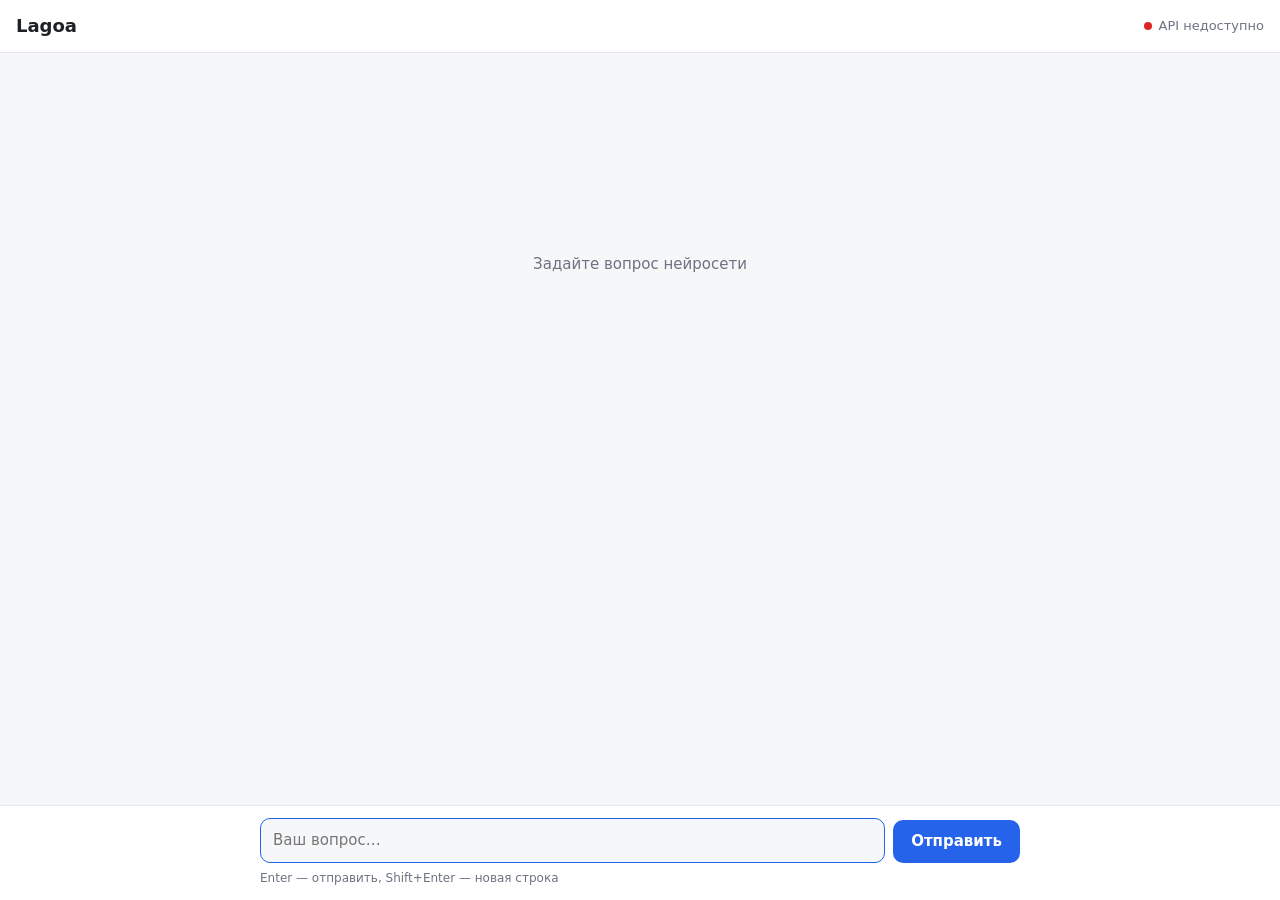
==== index.html @ 8cd72f11 "Store chat history in SQLite and add the chat frontend - Add the ChatRequests model and functions to" ====
<!doctype html>
<html lang="ru">
<head>
<meta charset="utf-8">
<meta name="viewport" content="width=device-width, initial-scale=1">
<title>Lagoa</title>
<style>
  :root {
    --bg: #f6f7f9;
    --surface: #ffffff;
    --border: #e3e6ea;
    --text: #1d2125;
    --muted: #6b7280;
    --accent: #2563eb;
    --accent-text: #ffffff;
    --user-bubble: #2563eb;
    --user-text: #ffffff;
    --bot-bubble: #ffffff;
    --code-bg: #f1f3f5;
    --error: #dc2626;
  }
  @media (prefers-color-scheme: dark) {
    :root {
      --bg: #111315;
      --surface: #1a1d20;
      --border: #2a2e33;
      --text: #e6e8ea;
      --muted: #9aa1a9;
      --accent: #3b82f6;
      --user-bubble: #2f5fd0;
      --bot-bubble: #1f2327;
      --code-bg: #15181b;
      --error: #f87171;
    }
  }

  * { box-sizing: border-box; }
  html, body { height: 100%; margin: 0; }
  body {
    background: var(--bg);
    color: var(--text);
    font: 15px/1.55 system-ui, -apple-system, "Segoe UI", Roboto, sans-serif;
    display: flex;
    flex-direction: column;
  }

  header {
    display: flex;
    align-items: center;
    justify-content: space-between;
    gap: 12px;
    padding: 12px 16px;
    border-bottom: 1px solid var(--border);
    background: var(--surface);
  }
  header h1 { font-size: 18px; margin: 0; }
  .status { font-size: 13px; color: var(--muted); display: flex; align-items: center; gap: 6px; }
  .dot { width: 8px; height: 8px; border-radius: 50%; background: var(--muted); }
  .dot.ok { background: #16a34a; }
  .dot.fail { background: var(--error); }

  main {
    flex: 1;
    overflow-y: auto;
    padding: 20px 16px;
  }
  .chat {
    max-width: 760px;
    margin: 0 auto;
    display: flex;
    flex-direction: column;
    gap: 14px;
  }
  .empty {
    text-align: center;
    color: var(--muted);
    margin-top: 20vh;
  }

  .msg {
    max-width: 85%;
    padding: 10px 14px;
    border-radius: 14px;
    word-wrap: break-word;
    overflow-wrap: anywhere;
  }
  .msg.user {
    align-self: flex-end;
    background: var(--user-bubble);
    color: var(--user-text);
    border-bottom-right-radius: 4px;
    white-space: pre-wrap;
  }
  .msg.bot {
    align-self: flex-start;
    background: var(--bot-bubble);
    border: 1px solid var(--border);
    border-bottom-left-radius: 4px;
  }
  .msg.error {
    align-self: flex-start;
    color: var(--error);
    border: 1px solid var(--error);
    background: transparent;
  }
  .msg.bot p { margin: 0 0 8px; }
  .msg.bot p:last-child { margin-bottom: 0; }
  .msg.bot ul, .msg.bot ol { margin: 4px 0 8px; padding-left: 22px; }
  .msg.bot h3, .msg.bot h4 { margin: 10px 0 6px; font-size: 15px; }
  .msg.bot code {
    background: var(--code-bg);
    padding: 1px 5px;
    border-radius: 4px;
    font-family: ui-monospace, Consolas, monospace;
    font-size: 13px;
  }
  .msg.bot pre {
    background: var(--code-bg);
    padding: 10px 12px;
    border-radius: 8px;
    overflow-x: auto;
    margin: 6px 0 8px;
  }
  .msg.bot pre code { background: none; padding: 0; }

  .typing span {
    display: inline-block;
    width: 7px; height: 7px;
    margin: 0 2px;
    border-radius: 50%;
    background: var(--muted);
    animation: blink 1.2s infinite ease-in-out;
  }
  .typing span:nth-child(2) { animation-delay: .2s; }
  .typing span:nth-child(3) { animation-delay: .4s; }
  @keyframes blink { 0%, 80%, 100% { opacity: .25; } 40% { opacity: 1; } }

  footer {
    border-top: 1px solid var(--border);
    background: var(--surface);
    padding: 12px 16px;
  }
  form {
    max-width: 760px;
    margin: 0 auto;
    display: flex;
    gap: 8px;
    align-items: flex-end;
  }
  textarea {
    flex: 1;
    resize: none;
    max-height: 200px;
    padding: 10px 12px;
    border: 1px solid var(--border);
    border-radius: 10px;
    background: var(--bg);
    color: var(--text);
    font: inherit;
    outline: none;
  }
  textarea:focus { border-color: var(--accent); }
  button {
    padding: 10px 18px;
    border: none;
    border-radius: 10px;
    background: var(--accent);
    color: var(--accent-text);
    font: inherit;
    font-weight: 600;
    cursor: pointer;
  }
  button:disabled { opacity: .5; cursor: default; }
  .hint { max-width: 760px; margin: 6px auto 0; font-size: 12px; color: var(--muted); }
</style>
</head>
<body>
  <header>
    <h1>Lagoa</h1>
    <div class="status"><span class="dot" id="dot"></span><span id="status">Подключение…</span></div>
  </header>

  <main id="scroll">
    <div class="chat" id="chat">
      <div class="empty" id="empty">Задайте вопрос нейросети</div>
    </div>
  </main>

  <footer>
    <form id="form">
      <textarea id="input" rows="1" placeholder="Ваш вопрос…" autofocus></textarea>
      <button type="submit" id="send">Отправить</button>
    </form>
    <div class="hint">Enter — отправить, Shift+Enter — новая строка</div>
  </footer>

<script>
  const API_URL = "http://localhost:8000";

  const chat = document.getElementById("chat");
  const scroll = document.getElementById("scroll");
  const empty = document.getElementById("empty");
  const form = document.getElementById("form");
  const input = document.getElementById("input");
  const sendBtn = document.getElementById("send");
  const dot = document.getElementById("dot");
  const statusText = document.getElementById("status");

  function setStatus(ok, text) {
    dot.className = "dot " + (ok ? "ok" : "fail");
    statusText.textContent = text;
  }

  function escapeHtml(s) {
    return s.replace(/&/g, "&amp;").replace(/</g, "&lt;").replace(/>/g, "&gt;");
  }

  // Minimal markdown: code blocks, inline code, headings, lists, bold, italics.
  function renderMarkdown(text) {
    const blocks = [];
    text = text.replace(/```[^\n]*\n([\s\S]*?)```/g, (_, code) => {
      blocks.push("<pre><code>" + escapeHtml(code.replace(/\n$/, "")) + "</code></pre>");
      return "\u0000" + (blocks.length - 1) + "\u0000";
    });

    const inline = s => escapeHtml(s)
      .replace(/`([^`]+)`/g, "<code>$1</code>")
      .replace(/\*\*(.+?)\*\*/g, "<strong>$1</strong>")
      .replace(/(^|[^*])\*([^*\s][^*]*?)\*/g, "$1<em>$2</em>");

    const out = [];
    let list = null;
    let para = [];
    const flushPara = () => { if (para.length) { out.push("<p>" + para.join("<br>") + "</p>"); para = []; } };
    const flushList = () => { if (list) { out.push(`<${list.tag}>${list.items.join("")}</${list.tag}>`); list = null; } };

    for (const line of text.split("\n")) {
      const block = line.match(/^\u0000(\d+)\u0000$/);
      const heading = line.match(/^#{1,6}\s+(.*)$/);
      const ul = line.match(/^\s*[-*]\s+(.*)$/);
      const ol = line.match(/^\s*\d+[.)]\s+(.*)$/);

      if (block) { flushPara(); flushList(); out.push(blocks[+block[1]]); }
      else if (heading) { flushPara(); flushList(); out.push("<h4>" + inline(heading[1]) + "</h4>"); }
      else if (ul || ol) {
        flushPara();
        const tag = ul ? "ul" : "ol";
        if (!list || list.tag !== tag) { flushList(); list = { tag, items: [] }; }
        list.items.push("<li>" + inline((ul || ol)[1]) + "</li>");
      }
      else if (!line.trim()) { flushPara(); flushList(); }
      else { flushList(); para.push(inline(line)); }
    }
    flushPara(); flushList();
    return out.join("");
  }

  function addMessage(role, text) {
    empty.remove();
    const el = document.createElement("div");
    el.className = "msg " + role;
    if (role === "bot") el.innerHTML = renderMarkdown(text);
    else el.textContent = text;
    chat.appendChild(el);
    scroll.scrollTop = scroll.scrollHeight;
    return el;
  }

  function addTyping() {
    const el = addMessage("bot", "");
    el.innerHTML = '<div class="typing"><span></span><span></span><span></span></div>';
    return el;
  }

  async function loadHistory() {
    try {
      const res = await fetch(`${API_URL}/requests`);
      if (!res.ok) throw new Error(`HTTP ${res.status}`);
      const items = await res.json();
      for (const item of items) {
        addMessage("user", item.promt);
        addMessage("bot", item.response);
      }
      setStatus(true, "API подключено");
    } catch (e) {
      setStatus(false, "API недоступно");
      console.error(e);
    }
  }

  async function sendPrompt(prompt) {
    addMessage("user", prompt);
    const typing = addTyping();
    sendBtn.disabled = true;
    try {
      const res = await fetch(`${API_URL}/requests`, {
        method: "POST",
        headers: { "Content-Type": "application/json" },
        body: JSON.stringify({ prompt }),
      });
      if (!res.ok) throw new Error(`Сервер вернул ошибку ${res.status}`);
      const data = await res.json();
      typing.innerHTML = renderMarkdown(data.answer ?? "");
      setStatus(true, "API подключено");
    } catch (e) {
      typing.className = "msg error";
      typing.textContent = e instanceof TypeError
        ? "Не удалось связаться с API. Запущен ли сервер на localhost:8000?"
        : e.message;
      setStatus(false, "Ошибка запроса");
    } finally {
      sendBtn.disabled = false;
      scroll.scrollTop = scroll.scrollHeight;
      input.focus();
    }
  }

  function autoResize() {
    input.style.height = "auto";
    input.style.height = input.scrollHeight + "px";
  }

  input.addEventListener("input", autoResize);
  input.addEventListener("keydown", e => {
    if (e.key === "Enter" && !e.shiftKey) {
      e.preventDefault();
      form.requestSubmit();
    }
  });

  form.addEventListener("submit", e => {
    e.preventDefault();
    const prompt = input.value.trim();
    if (!prompt || sendBtn.disabled) return;
    input.value = "";
    autoResize();
    sendPrompt(prompt);
  });

  loadHistory();
</script>
</body>
</html>
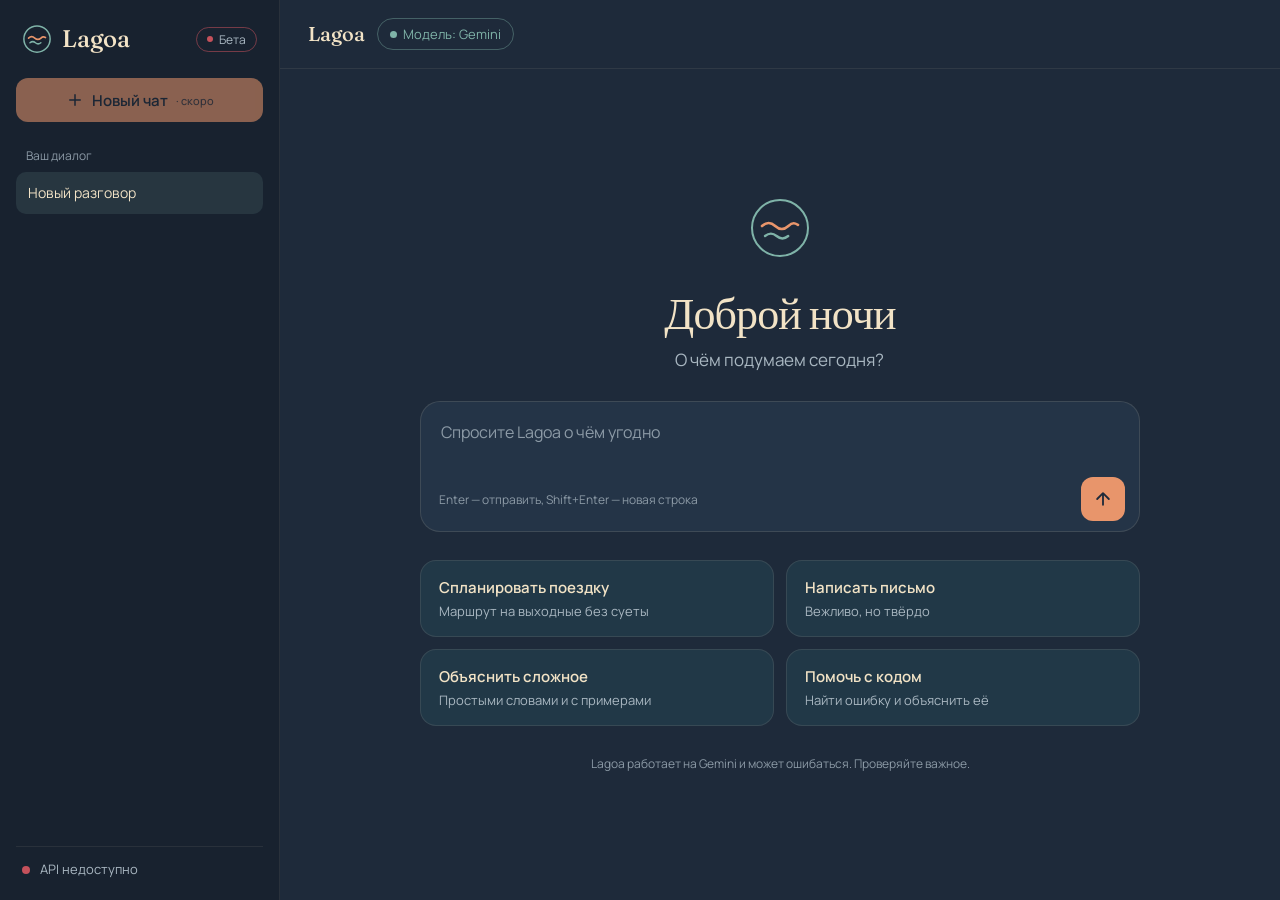
==== commit 7bbbe8b4: "Summarise older messages and switch to the ai package - Store a running summary of older messages an" ====
--- a/index.html
+++ b/index.html
@@ -4,34 +4,27 @@
 <meta charset="utf-8">
 <meta name="viewport" content="width=device-width, initial-scale=1">
 <title>Lagoa</title>
+<link rel="preconnect" href="https://fonts.googleapis.com">
+<link rel="preconnect" href="https://fonts.gstatic.com" crossorigin>
+<link href="https://fonts.googleapis.com/css2?family=Fraunces:opsz,wght@9..144,400;9..144,500&family=JetBrains+Mono&family=Manrope:wght@400;500;600&display=swap" rel="stylesheet">
 <style>
   :root {
-    --bg: #f6f7f9;
-    --surface: #ffffff;
-    --border: #e3e6ea;
-    --text: #1d2125;
-    --muted: #6b7280;
-    --accent: #2563eb;
-    --accent-text: #ffffff;
-    --user-bubble: #2563eb;
-    --user-text: #ffffff;
-    --bot-bubble: #ffffff;
-    --code-bg: #f1f3f5;
-    --error: #dc2626;
-  }
-  @media (prefers-color-scheme: dark) {
-    :root {
-      --bg: #111315;
-      --surface: #1a1d20;
-      --border: #2a2e33;
-      --text: #e6e8ea;
-      --muted: #9aa1a9;
-      --accent: #3b82f6;
-      --user-bubble: #2f5fd0;
-      --bot-bubble: #1f2327;
-      --code-bg: #15181b;
-      --error: #f87171;
-    }
+    --bg: #1E2A3A;
+    --sidebar: #18222F;
+    --surface: #243447;
+    --bubble: #2E5E6E;
+    --text: #F2E3C6;
+    --text-soft: #C9D3DA;
+    --muted: #A9B7C1;
+    --faint: #8C9AA6;
+    --teal: #7FB3A8;
+    --accent: #E8956B;
+    --red: #C4515B;
+    --line: rgba(242, 227, 198, 0.08);
+    --line-strong: rgba(242, 227, 198, 0.12);
+    --serif: 'Fraunces', Georgia, serif;
+    --sans: 'Manrope', system-ui, -apple-system, 'Segoe UI', sans-serif;
+    --mono: 'JetBrains Mono', ui-monospace, Consolas, monospace;
   }
 
   * { box-sizing: border-box; }
@@ -39,183 +32,426 @@
   body {
     background: var(--bg);
     color: var(--text);
-    font: 15px/1.55 system-ui, -apple-system, "Segoe UI", Roboto, sans-serif;
+    font: 15px/1.6 var(--sans);
+    display: flex;
+    overflow: hidden;
+  }
+  button { font-family: var(--sans); }
+  a { color: var(--teal); }
+  a:hover { color: var(--text); }
+  .sr-only { position: absolute; width: 1px; height: 1px; overflow: hidden; clip: rect(0 0 0 0); white-space: nowrap; }
+
+  /* ---------- Sidebar ---------- */
+  .sidebar {
+    width: 280px;
+    flex: none;
+    background: var(--sidebar);
+    border-right: 1px solid var(--line);
+    padding: 20px 16px;
     display: flex;
     flex-direction: column;
-  }
-
-  header {
-    display: flex;
-    align-items: center;
-    justify-content: space-between;
-    gap: 12px;
+    gap: 20px;
+  }
+  .brand { display: flex; align-items: center; gap: 10px; padding: 0 6px; }
+  .brand-name { font-family: var(--serif); font-size: 24px; font-weight: 500; letter-spacing: -0.01em; }
+  .beta {
+    margin-left: auto;
+    display: flex; align-items: center; gap: 6px;
+    font-size: 12px; color: var(--muted);
+    border: 1px solid rgba(196, 81, 91, 0.55);
+    border-radius: 999px;
+    padding: 2px 10px;
+  }
+  .beta::before { content: ""; width: 6px; height: 6px; border-radius: 50%; background: var(--red); }
+
+  .new-chat {
+    display: flex; align-items: center; justify-content: center; gap: 8px;
+    height: 44px;
+    border: none; border-radius: 12px;
+    background: var(--accent); color: var(--bg);
+    font-size: 15px; font-weight: 600;
+    cursor: pointer;
+  }
+  .new-chat:disabled { opacity: 0.55; cursor: not-allowed; }
+  .new-chat .soon { font-size: 11px; font-weight: 500; opacity: 0.8; }
+
+  .chat-list { display: flex; flex-direction: column; gap: 2px; }
+  .chat-list-label { font-size: 12px; color: var(--faint); padding: 4px 10px; }
+  .chat-item {
+    display: block;
+    padding: 10px 12px;
+    border-radius: 10px;
+    background: rgba(127, 179, 168, 0.14);
+    color: var(--text);
+    font-size: 14px;
+    white-space: nowrap; overflow: hidden; text-overflow: ellipsis;
+  }
+
+  .sidebar-footer {
+    margin-top: auto;
+    display: flex; align-items: center; gap: 10px;
+    padding: 12px 6px 0;
+    border-top: 1px solid var(--line);
+  }
+  .status-dot { width: 8px; height: 8px; border-radius: 50%; background: var(--faint); flex: none; }
+  .status-dot.ok { background: var(--teal); }
+  .status-dot.fail { background: var(--red); }
+  .status-text { font-size: 13px; color: var(--muted); }
+
+  /* ---------- Main ---------- */
+  .main { flex: 1; min-width: 0; display: flex; flex-direction: column; height: 100%; }
+
+  .topbar {
+    display: flex; align-items: center; gap: 12px;
+    padding: 16px 28px;
+    border-bottom: 1px solid var(--line);
+    min-height: 69px;
+  }
+  .topbar h1 {
+    margin: 0;
+    font-family: var(--serif); font-size: 20px; font-weight: 500;
+    white-space: nowrap; overflow: hidden; text-overflow: ellipsis;
+    min-width: 0;
+  }
+  .model-pill {
+    flex: none;
+    display: flex; align-items: center; gap: 6px;
+    height: 32px; padding: 0 12px;
+    border-radius: 999px;
+    border: 1px solid rgba(127, 179, 168, 0.4);
+    color: var(--teal); font-size: 13px;
+  }
+  .model-pill::before { content: ""; width: 7px; height: 7px; border-radius: 50%; background: var(--teal); }
+  .icon-btn {
+    width: 44px; height: 44px; flex: none;
+    border: none; border-radius: 12px;
+    background: transparent; color: var(--text);
+    display: none; align-items: center; justify-content: center;
+    cursor: pointer;
+  }
+
+  .scroll { flex: 1; overflow-y: auto; padding: 36px 28px 24px; }
+  .messages { max-width: 760px; margin: 0 auto; display: flex; flex-direction: column; gap: 28px; }
+
+  .msg-user {
+    align-self: flex-end;
+    max-width: 78%;
+    background: var(--bubble);
+    border-radius: 18px 18px 4px 18px;
     padding: 12px 16px;
-    border-bottom: 1px solid var(--border);
+    white-space: pre-wrap;
+    overflow-wrap: anywhere;
+  }
+
+  .msg-bot { display: flex; gap: 14px; }
+  .avatar {
+    flex: none;
+    width: 32px; height: 32px; border-radius: 50%;
+    background: rgba(127, 179, 168, 0.16);
+    display: flex; align-items: center; justify-content: center;
+  }
+  .bot-body { flex: 1; min-width: 0; overflow-wrap: anywhere; }
+  .bot-name { font-size: 13px; color: var(--muted); margin-bottom: 6px; }
+  .bot-text p { margin: 0 0 12px; }
+  .bot-text p:last-child { margin-bottom: 0; }
+  .bot-text ul, .bot-text ol { margin: 0 0 12px; padding-left: 22px; display: flex; flex-direction: column; gap: 8px; }
+  .bot-text h4 { margin: 16px 0 8px; font-family: var(--serif); font-size: 17px; font-weight: 500; }
+  .bot-text strong { color: var(--teal); font-weight: 600; }
+  .bot-text code {
+    font-family: var(--mono); font-size: 13px;
+    background: var(--sidebar);
+    padding: 1px 6px; border-radius: 5px;
+  }
+  .bot-text pre {
+    background: var(--sidebar);
+    border: 1px solid var(--line);
+    border-radius: 12px;
+    padding: 12px 14px;
+    overflow-x: auto;
+    margin: 0 0 12px;
+  }
+  .bot-text pre code { background: none; padding: 0; }
+
+  .bot-actions { display: flex; gap: 4px; margin-top: 10px; color: var(--muted); }
+  .bot-actions button {
+    height: 32px; padding: 0 10px;
+    border: none; border-radius: 8px;
+    background: transparent; color: inherit;
+    display: flex; align-items: center; gap: 6px;
+    font-size: 13px;
+    cursor: pointer;
+  }
+  .bot-actions button:hover { background: rgba(242, 227, 198, 0.06); color: var(--text); }
+
+  .thinking { display: flex; align-items: center; gap: 14px; color: var(--muted); font-size: 14px; }
+  .dots { display: flex; gap: 5px; }
+  .dots span { width: 7px; height: 7px; border-radius: 50%; background: var(--teal); animation: pulse 1.2s infinite ease-in-out; }
+  .dots span:nth-child(2) { animation-delay: 0.2s; }
+  .dots span:nth-child(3) { animation-delay: 0.4s; }
+  @keyframes pulse { 0%, 80%, 100% { opacity: 0.3; } 40% { opacity: 1; } }
+
+  .msg-error {
+    border: 1px solid rgba(196, 81, 91, 0.6);
+    background: rgba(196, 81, 91, 0.08);
+    border-radius: 12px;
+    padding: 10px 14px;
+    color: var(--text);
+    font-size: 14px;
+  }
+
+  /* ---------- Composer ---------- */
+  .dock { padding: 0 28px 20px; }
+  .composer {
+    max-width: 760px; margin: 0 auto;
     background: var(--surface);
-  }
-  header h1 { font-size: 18px; margin: 0; }
-  .status { font-size: 13px; color: var(--muted); display: flex; align-items: center; gap: 6px; }
-  .dot { width: 8px; height: 8px; border-radius: 50%; background: var(--muted); }
-  .dot.ok { background: #16a34a; }
-  .dot.fail { background: var(--error); }
-
-  main {
-    flex: 1;
-    overflow-y: auto;
-    padding: 20px 16px;
-  }
-  .chat {
-    max-width: 760px;
-    margin: 0 auto;
-    display: flex;
-    flex-direction: column;
-    gap: 14px;
-  }
-  .empty {
+    border: 1px solid var(--line-strong);
+    border-radius: 20px;
+    padding: 14px 14px 10px 18px;
+    transition: border-color 0.15s;
+  }
+  .composer:focus-within { border-color: rgba(127, 179, 168, 0.45); }
+  .composer textarea {
+    width: 100%;
+    resize: none;
+    border: none; outline: none;
+    background: transparent; color: var(--text);
+    font: 15px/1.5 var(--sans);
+    max-height: 200px;
+  }
+  .composer textarea::placeholder { color: var(--faint); }
+  .composer-row { display: flex; align-items: center; gap: 8px; }
+  .composer-hint { font-size: 12px; color: var(--faint); }
+  .send {
+    margin-left: auto;
+    width: 44px; height: 44px; flex: none;
+    border: none; border-radius: 12px;
+    background: var(--accent); color: var(--bg);
+    display: flex; align-items: center; justify-content: center;
+    cursor: pointer;
+  }
+  .send:disabled { opacity: 0.45; cursor: default; }
+  .disclaimer { max-width: 760px; margin: 10px auto 0; text-align: center; font-size: 12px; color: var(--faint); }
+
+  /* ---------- Welcome ---------- */
+  .welcome {
+    flex: 1; overflow-y: auto;
+    display: flex; align-items: center; justify-content: center;
+    padding: 48px 28px;
+  }
+  .welcome-inner { width: 100%; max-width: 720px; display: flex; flex-direction: column; align-items: center; gap: 28px; }
+  .welcome h2 {
+    margin: 0;
+    font-family: var(--serif); font-size: 44px; font-weight: 400;
+    line-height: 1.15; letter-spacing: -0.02em;
     text-align: center;
-    color: var(--muted);
-    margin-top: 20vh;
-  }
-
-  .msg {
-    max-width: 85%;
-    padding: 10px 14px;
-    border-radius: 14px;
-    word-wrap: break-word;
-    overflow-wrap: anywhere;
-  }
-  .msg.user {
-    align-self: flex-end;
-    background: var(--user-bubble);
-    color: var(--user-text);
-    border-bottom-right-radius: 4px;
-    white-space: pre-wrap;
-  }
-  .msg.bot {
-    align-self: flex-start;
-    background: var(--bot-bubble);
-    border: 1px solid var(--border);
-    border-bottom-left-radius: 4px;
-  }
-  .msg.error {
-    align-self: flex-start;
-    color: var(--error);
-    border: 1px solid var(--error);
-    background: transparent;
-  }
-  .msg.bot p { margin: 0 0 8px; }
-  .msg.bot p:last-child { margin-bottom: 0; }
-  .msg.bot ul, .msg.bot ol { margin: 4px 0 8px; padding-left: 22px; }
-  .msg.bot h3, .msg.bot h4 { margin: 10px 0 6px; font-size: 15px; }
-  .msg.bot code {
-    background: var(--code-bg);
-    padding: 1px 5px;
-    border-radius: 4px;
-    font-family: ui-monospace, Consolas, monospace;
-    font-size: 13px;
-  }
-  .msg.bot pre {
-    background: var(--code-bg);
-    padding: 10px 12px;
-    border-radius: 8px;
-    overflow-x: auto;
-    margin: 6px 0 8px;
-  }
-  .msg.bot pre code { background: none; padding: 0; }
-
-  .typing span {
-    display: inline-block;
-    width: 7px; height: 7px;
-    margin: 0 2px;
-    border-radius: 50%;
-    background: var(--muted);
-    animation: blink 1.2s infinite ease-in-out;
-  }
-  .typing span:nth-child(2) { animation-delay: .2s; }
-  .typing span:nth-child(3) { animation-delay: .4s; }
-  @keyframes blink { 0%, 80%, 100% { opacity: .25; } 40% { opacity: 1; } }
-
-  footer {
-    border-top: 1px solid var(--border);
-    background: var(--surface);
-    padding: 12px 16px;
-  }
-  form {
-    max-width: 760px;
-    margin: 0 auto;
-    display: flex;
-    gap: 8px;
-    align-items: flex-end;
-  }
-  textarea {
-    flex: 1;
-    resize: none;
-    max-height: 200px;
-    padding: 10px 12px;
-    border: 1px solid var(--border);
-    border-radius: 10px;
-    background: var(--bg);
+  }
+  .welcome-sub { margin: 8px 0 0; font-size: 17px; color: var(--muted); text-align: center; }
+  .welcome .composer { width: 100%; padding-top: 16px; }
+  .welcome .composer textarea { font-size: 16px; }
+  .suggestions { width: 100%; display: grid; grid-template-columns: repeat(2, minmax(0, 1fr)); gap: 12px; }
+  .suggestion {
+    text-align: left;
+    padding: 16px 18px;
+    border-radius: 16px;
+    border: 1px solid rgba(242, 227, 198, 0.1);
+    background: rgba(46, 94, 110, 0.28);
     color: var(--text);
-    font: inherit;
-    outline: none;
-  }
-  textarea:focus { border-color: var(--accent); }
-  button {
-    padding: 10px 18px;
-    border: none;
-    border-radius: 10px;
-    background: var(--accent);
-    color: var(--accent-text);
-    font: inherit;
-    font-weight: 600;
     cursor: pointer;
-  }
-  button:disabled { opacity: .5; cursor: default; }
-  .hint { max-width: 760px; margin: 6px auto 0; font-size: 12px; color: var(--muted); }
+    transition: background 0.15s, border-color 0.15s;
+  }
+  .suggestion:hover { background: rgba(46, 94, 110, 0.45); border-color: rgba(127, 179, 168, 0.35); }
+  .suggestion b { display: block; font-size: 15px; font-weight: 600; margin-bottom: 4px; }
+  .suggestion span { font-size: 13px; color: var(--muted); }
+
+  [hidden] { display: none !important; }
+
+  /* ---------- Mobile ---------- */
+  .backdrop { display: none; }
+  @media (max-width: 768px) {
+    .sidebar {
+      position: fixed; inset: 0 auto 0 0; z-index: 20;
+      transform: translateX(-100%);
+      transition: transform 0.2s ease;
+    }
+    body.menu-open .sidebar { transform: none; }
+    body.menu-open .backdrop { display: block; position: fixed; inset: 0; z-index: 10; background: rgba(0, 0, 0, 0.45); }
+    .icon-btn { display: flex; }
+    .topbar { padding: 10px 8px; gap: 4px; min-height: 0; }
+    .topbar h1 { flex: 1; text-align: center; font-size: 18px; }
+    .model-pill { display: none; }
+    .scroll { padding: 20px 16px; }
+    .messages { gap: 20px; }
+    .msg-user { max-width: 85%; padding: 10px 14px; }
+    .msg-bot { gap: 10px; }
+    .dock { padding: 0 12px 16px; }
+    .composer { padding: 10px 8px 6px 14px; }
+    .composer-hint { display: none; }
+    .welcome { padding: 32px 16px; align-items: flex-start; }
+    .welcome h2 { font-size: 34px; }
+    .suggestions { grid-template-columns: minmax(0, 1fr); }
+  }
 </style>
 </head>
 <body>
-  <header>
-    <h1>Lagoa</h1>
-    <div class="status"><span class="dot" id="dot"></span><span id="status">Подключение…</span></div>
+
+<nav class="sidebar" aria-label="Чаты">
+  <div class="brand">
+    <svg width="30" height="30" viewBox="0 0 32 32" fill="none" aria-hidden="true"><circle cx="16" cy="16" r="14" stroke="#7FB3A8" stroke-width="1.6"/><path d="M7 15c2.2-2 4.4-2 6.6 0s4.4 2 6.6 0 3.3-1.4 4.8-.6" stroke="#E8956B" stroke-width="1.8" stroke-linecap="round"/><path d="M8.5 20c2-1.6 3.9-1.6 5.8 0s3.9 1.6 5.8 0" stroke="#7FB3A8" stroke-width="1.6" stroke-linecap="round"/></svg>
+    <span class="brand-name">Lagoa</span>
+    <span class="beta">Бета</span>
+  </div>
+
+  <button type="button" class="new-chat" disabled title="Несколько чатов появятся в следующих версиях">
+    <svg width="18" height="18" viewBox="0 0 24 24" fill="none" stroke="currentColor" stroke-width="2" stroke-linecap="round" aria-hidden="true"><path d="M12 5v14M5 12h14"/></svg>
+    Новый чат <span class="soon">· скоро</span>
+  </button>
+
+  <div class="chat-list">
+    <div class="chat-list-label">Ваш диалог</div>
+    <div class="chat-item" id="chatItem">Новый разговор</div>
+  </div>
+
+  <div class="sidebar-footer">
+    <span class="status-dot" id="statusDot"></span>
+    <span class="status-text" id="statusText">Подключение к API…</span>
+  </div>
+</nav>
+<div class="backdrop" id="backdrop"></div>
+
+<div class="main">
+  <header class="topbar">
+    <button type="button" class="icon-btn" id="menuBtn" aria-label="Открыть меню">
+      <svg width="22" height="22" viewBox="0 0 24 24" fill="none" stroke="currentColor" stroke-width="1.8" stroke-linecap="round" aria-hidden="true"><path d="M4 7h16M4 12h10M4 17h16"/></svg>
+    </button>
+    <h1 id="chatTitle">Lagoa</h1>
+    <span class="model-pill">Модель: Gemini</span>
+    <span class="icon-btn" aria-hidden="true"></span>
   </header>
 
-  <main id="scroll">
-    <div class="chat" id="chat">
-      <div class="empty" id="empty">Задайте вопрос нейросети</div>
+  <!-- Экран приветствия: показывается, пока в истории нет сообщений -->
+  <section class="welcome" id="welcome" hidden>
+    <div class="welcome-inner">
+      <svg width="64" height="64" viewBox="0 0 32 32" fill="none" aria-hidden="true"><circle cx="16" cy="16" r="14" stroke="#7FB3A8" stroke-width="1"/><path d="M7 15c2.2-2 4.4-2 6.6 0s4.4 2 6.6 0 3.3-1.4 4.8-.6" stroke="#E8956B" stroke-width="1.3" stroke-linecap="round"/><path d="M8.5 20c2-1.6 3.9-1.6 5.8 0s3.9 1.6 5.8 0" stroke="#7FB3A8" stroke-width="1.2" stroke-linecap="round"/></svg>
+      <div>
+        <h2 id="greeting">Добрый вечер</h2>
+        <p class="welcome-sub">О чём подумаем сегодня?</p>
+      </div>
+      <div id="welcomeSlot" style="width: 100%"></div>
+      <div class="suggestions">
+        <button type="button" class="suggestion" data-prompt="Помоги спланировать поездку на выходные без суеты: куда поехать и что посмотреть?">
+          <b>Спланировать поездку</b><span>Маршрут на выходные без суеты</span>
+        </button>
+        <button type="button" class="suggestion" data-prompt="Помоги написать вежливое, но твёрдое письмо. Сначала спроси, кому и о чём.">
+          <b>Написать письмо</b><span>Вежливо, но твёрдо</span>
+        </button>
+        <button type="button" class="suggestion" data-prompt="Объясни простыми словами и с примерами, как работает интернет.">
+          <b>Объяснить сложное</b><span>Простыми словами и с примерами</span>
+        </button>
+        <button type="button" class="suggestion" data-prompt="Помоги разобраться с ошибкой в моём коде на Python. Сначала спроси, что за ошибка.">
+          <b>Помочь с кодом</b><span>Найти ошибку и объяснить её</span>
+        </button>
+      </div>
+      <p class="disclaimer" style="margin: 0">Lagoa работает на Gemini и может ошибаться. Проверяйте важное.</p>
     </div>
-  </main>
-
-  <footer>
-    <form id="form">
-      <textarea id="input" rows="1" placeholder="Ваш вопрос…" autofocus></textarea>
-      <button type="submit" id="send">Отправить</button>
-    </form>
-    <div class="hint">Enter — отправить, Shift+Enter — новая строка</div>
-  </footer>
+  </section>
+
+  <!-- Переписка -->
+  <section class="scroll" id="scroll" aria-label="Переписка" hidden>
+    <div class="messages" id="messages"></div>
+  </section>
+
+  <div class="dock" id="dock" hidden>
+    <div id="dockSlot"></div>
+    <p class="disclaimer">Lagoa работает на Gemini и может ошибаться. Проверяйте важное.</p>
+  </div>
+</div>
+
+<!-- Поле ввода одно, оно переезжает между экраном приветствия и нижней панелью чата -->
+<template id="composerTpl">
+  <form class="composer" id="composer">
+    <label for="input" class="sr-only">Сообщение для Lagoa</label>
+    <textarea id="input" rows="2" placeholder="Спросите Lagoa о чём угодно"></textarea>
+    <div class="composer-row">
+      <span class="composer-hint">Enter — отправить, Shift+Enter — новая строка</span>
+      <button type="submit" class="send" id="send" aria-label="Отправить">
+        <svg width="20" height="20" viewBox="0 0 24 24" fill="none" stroke="currentColor" stroke-width="2.2" stroke-linecap="round" stroke-linejoin="round" aria-hidden="true"><path d="M12 19V5M5 12l7-7 7 7"/></svg>
+      </button>
+    </div>
+  </form>
+</template>
 
 <script>
   const API_URL = "http://localhost:8000";
 
-  const chat = document.getElementById("chat");
+  const BOT_ICON = '<svg width="20" height="20" viewBox="0 0 32 32" fill="none" aria-hidden="true"><path d="M5 14c2.6-2.4 5.2-2.4 7.8 0s5.2 2.4 7.8 0 3.9-1.6 5.6-.7" stroke="#E8956B" stroke-width="2.4" stroke-linecap="round"/><path d="M7 20.5c2.4-1.9 4.6-1.9 7 0s4.6 1.9 7 0" stroke="#7FB3A8" stroke-width="2.2" stroke-linecap="round"/></svg>';
+  const COPY_ICON = '<svg width="16" height="16" viewBox="0 0 24 24" fill="none" stroke="currentColor" stroke-width="2" stroke-linecap="round" stroke-linejoin="round" aria-hidden="true"><rect x="9" y="9" width="11" height="11" rx="2"/><path d="M5 15V5a1 1 0 0 1 1-1h10"/></svg>';
+
+  const welcome = document.getElementById("welcome");
+  const welcomeSlot = document.getElementById("welcomeSlot");
   const scroll = document.getElementById("scroll");
-  const empty = document.getElementById("empty");
-  const form = document.getElementById("form");
+  const messages = document.getElementById("messages");
+  const dock = document.getElementById("dock");
+  const dockSlot = document.getElementById("dockSlot");
+  const chatTitle = document.getElementById("chatTitle");
+  const chatItem = document.getElementById("chatItem");
+  const statusDot = document.getElementById("statusDot");
+  const statusText = document.getElementById("statusText");
+
+  welcomeSlot.appendChild(document.getElementById("composerTpl").content.cloneNode(true));
+  const form = document.getElementById("composer");
   const input = document.getElementById("input");
   const sendBtn = document.getElementById("send");
-  const dot = document.getElementById("dot");
-  const statusText = document.getElementById("status");
+
+  let isChatMode = false;
+  let titleSet = false;
+
+  // ---------- helpers ----------
 
   function setStatus(ok, text) {
-    dot.className = "dot " + (ok ? "ok" : "fail");
+    statusDot.className = "status-dot " + (ok ? "ok" : "fail");
     statusText.textContent = text;
+  }
+
+  function setGreeting() {
+    const h = new Date().getHours();
+    const text = h < 5 ? "Доброй ночи" : h < 12 ? "Доброе утро" : h < 18 ? "Добрый день" : "Добрый вечер";
+    document.getElementById("greeting").textContent = text;
+  }
+
+  function setTitle(firstPrompt) {
+    if (titleSet) return;
+    titleSet = true;
+    const oneLine = firstPrompt.replace(/\s+/g, " ").trim();
+    const title = oneLine.length > 48 ? oneLine.slice(0, 48) + "…" : oneLine;
+    chatTitle.textContent = title;
+    chatItem.textContent = title;
+  }
+
+  function showChat() {
+    if (isChatMode) return;
+    isChatMode = true;
+    welcome.hidden = true;
+    scroll.hidden = false;
+    dock.hidden = false;
+    input.rows = 2;
+    dockSlot.appendChild(form);
+  }
+
+  function showWelcome() {
+    welcome.hidden = false;
+    scroll.hidden = true;
+    dock.hidden = true;
+  }
+
+  function scrollToBottom() {
+    scroll.scrollTop = scroll.scrollHeight;
   }
 
   function escapeHtml(s) {
     return s.replace(/&/g, "&amp;").replace(/</g, "&lt;").replace(/>/g, "&gt;");
   }
 
-  // Minimal markdown: code blocks, inline code, headings, lists, bold, italics.
+  // Минимальный markdown: блоки кода, инлайн-код, заголовки, списки, жирный, курсив.
   function renderMarkdown(text) {
     const blocks = [];
     text = text.replace(/```[^\n]*\n([\s\S]*?)```/g, (_, code) => {
@@ -255,88 +491,156 @@
     return out.join("");
   }
 
-  function addMessage(role, text) {
-    empty.remove();
+  // ---------- messages ----------
+
+  function addUserMessage(text) {
     const el = document.createElement("div");
-    el.className = "msg " + role;
-    if (role === "bot") el.innerHTML = renderMarkdown(text);
-    else el.textContent = text;
-    chat.appendChild(el);
-    scroll.scrollTop = scroll.scrollHeight;
+    el.className = "msg-user";
+    el.textContent = text;
+    messages.appendChild(el);
+    scrollToBottom();
+  }
+
+  function botShell() {
+    const el = document.createElement("article");
+    el.className = "msg-bot";
+    el.innerHTML = `<div class="avatar">${BOT_ICON}</div><div class="bot-body"></div>`;
+    messages.appendChild(el);
     return el;
   }
 
-  function addTyping() {
-    const el = addMessage("bot", "");
-    el.innerHTML = '<div class="typing"><span></span><span></span><span></span></div>';
+  function fillBotMessage(el, text) {
+    const body = el.querySelector(".bot-body");
+    body.innerHTML = `
+      <div class="bot-name">Lagoa</div>
+      <div class="bot-text">${renderMarkdown(text)}</div>
+      <div class="bot-actions"><button type="button">${COPY_ICON}<span>Копировать</span></button></div>`;
+    const copyBtn = body.querySelector(".bot-actions button");
+    copyBtn.addEventListener("click", async () => {
+      const label = copyBtn.querySelector("span");
+      try {
+        await navigator.clipboard.writeText(text);
+        label.textContent = "Скопировано";
+      } catch {
+        label.textContent = "Не удалось скопировать";
+      }
+      setTimeout(() => { label.textContent = "Копировать"; }, 1500);
+    });
+  }
+
+  function addBotMessage(text) {
+    fillBotMessage(botShell(), text);
+    scrollToBottom();
+  }
+
+  function addThinking() {
+    const el = document.createElement("div");
+    el.className = "thinking";
+    el.innerHTML = `<div class="avatar">${BOT_ICON}</div><div class="dots" aria-hidden="true"><span></span><span></span><span></span></div>Lagoa думает…`;
+    messages.appendChild(el);
+    scrollToBottom();
     return el;
   }
+
+  function addError(text) {
+    const el = botShell();
+    el.querySelector(".bot-body").innerHTML = `<div class="bot-name">Lagoa</div><div class="msg-error"></div>`;
+    el.querySelector(".msg-error").textContent = text;
+    scrollToBottom();
+  }
+
+  // ---------- API ----------
 
   async function loadHistory() {
     try {
       const res = await fetch(`${API_URL}/requests`);
       if (!res.ok) throw new Error(`HTTP ${res.status}`);
       const items = await res.json();
+      setStatus(true, "Gemini · API подключено");
+      if (items.length === 0) {
+        showWelcome();
+        return;
+      }
+      showChat();
+      setTitle(items[0].promt);
       for (const item of items) {
-        addMessage("user", item.promt);
-        addMessage("bot", item.response);
+        addUserMessage(item.promt);
+        addBotMessage(item.response);
       }
-      setStatus(true, "API подключено");
+      scrollToBottom();
     } catch (e) {
+      console.error(e);
       setStatus(false, "API недоступно");
-      console.error(e);
+      showWelcome();
     }
   }
 
   async function sendPrompt(prompt) {
-    addMessage("user", prompt);
-    const typing = addTyping();
+    showChat();
+    setTitle(prompt);
+    addUserMessage(prompt);
+    const thinking = addThinking();
     sendBtn.disabled = true;
+
     try {
       const res = await fetch(`${API_URL}/requests`, {
         method: "POST",
         headers: { "Content-Type": "application/json" },
         body: JSON.stringify({ prompt }),
       });
-      if (!res.ok) throw new Error(`Сервер вернул ошибку ${res.status}`);
+      if (!res.ok) throw new Error(`Сервер вернул ошибку ${res.status}. Подробности — в терминале с uvicorn.`);
       const data = await res.json();
-      typing.innerHTML = renderMarkdown(data.answer ?? "");
-      setStatus(true, "API подключено");
+      thinking.remove();
+      addBotMessage(data.answer ?? "");
+      setStatus(true, "Gemini · API подключено");
     } catch (e) {
-      typing.className = "msg error";
-      typing.textContent = e instanceof TypeError
+      thinking.remove();
+      addError(e instanceof TypeError
         ? "Не удалось связаться с API. Запущен ли сервер на localhost:8000?"
-        : e.message;
+        : e.message);
       setStatus(false, "Ошибка запроса");
     } finally {
       sendBtn.disabled = false;
-      scroll.scrollTop = scroll.scrollHeight;
       input.focus();
     }
   }
+
+  // ---------- events ----------
 
   function autoResize() {
     input.style.height = "auto";
     input.style.height = input.scrollHeight + "px";
+  }
+
+  function submitPrompt(text) {
+    const prompt = text.trim();
+    if (!prompt || sendBtn.disabled) return;
+    input.value = "";
+    autoResize();
+    sendPrompt(prompt);
   }
 
   input.addEventListener("input", autoResize);
   input.addEventListener("keydown", e => {
     if (e.key === "Enter" && !e.shiftKey) {
       e.preventDefault();
-      form.requestSubmit();
+      submitPrompt(input.value);
     }
   });
-
   form.addEventListener("submit", e => {
     e.preventDefault();
-    const prompt = input.value.trim();
-    if (!prompt || sendBtn.disabled) return;
-    input.value = "";
-    autoResize();
-    sendPrompt(prompt);
+    submitPrompt(input.value);
   });
 
+  document.querySelectorAll(".suggestion").forEach(btn => {
+    btn.addEventListener("click", () => submitPrompt(btn.dataset.prompt));
+  });
+
+  document.getElementById("menuBtn").addEventListener("click", () => document.body.classList.add("menu-open"));
+  document.getElementById("backdrop").addEventListener("click", () => document.body.classList.remove("menu-open"));
+
+  setGreeting();
+  input.focus();
   loadHistory();
 </script>
 </body>
